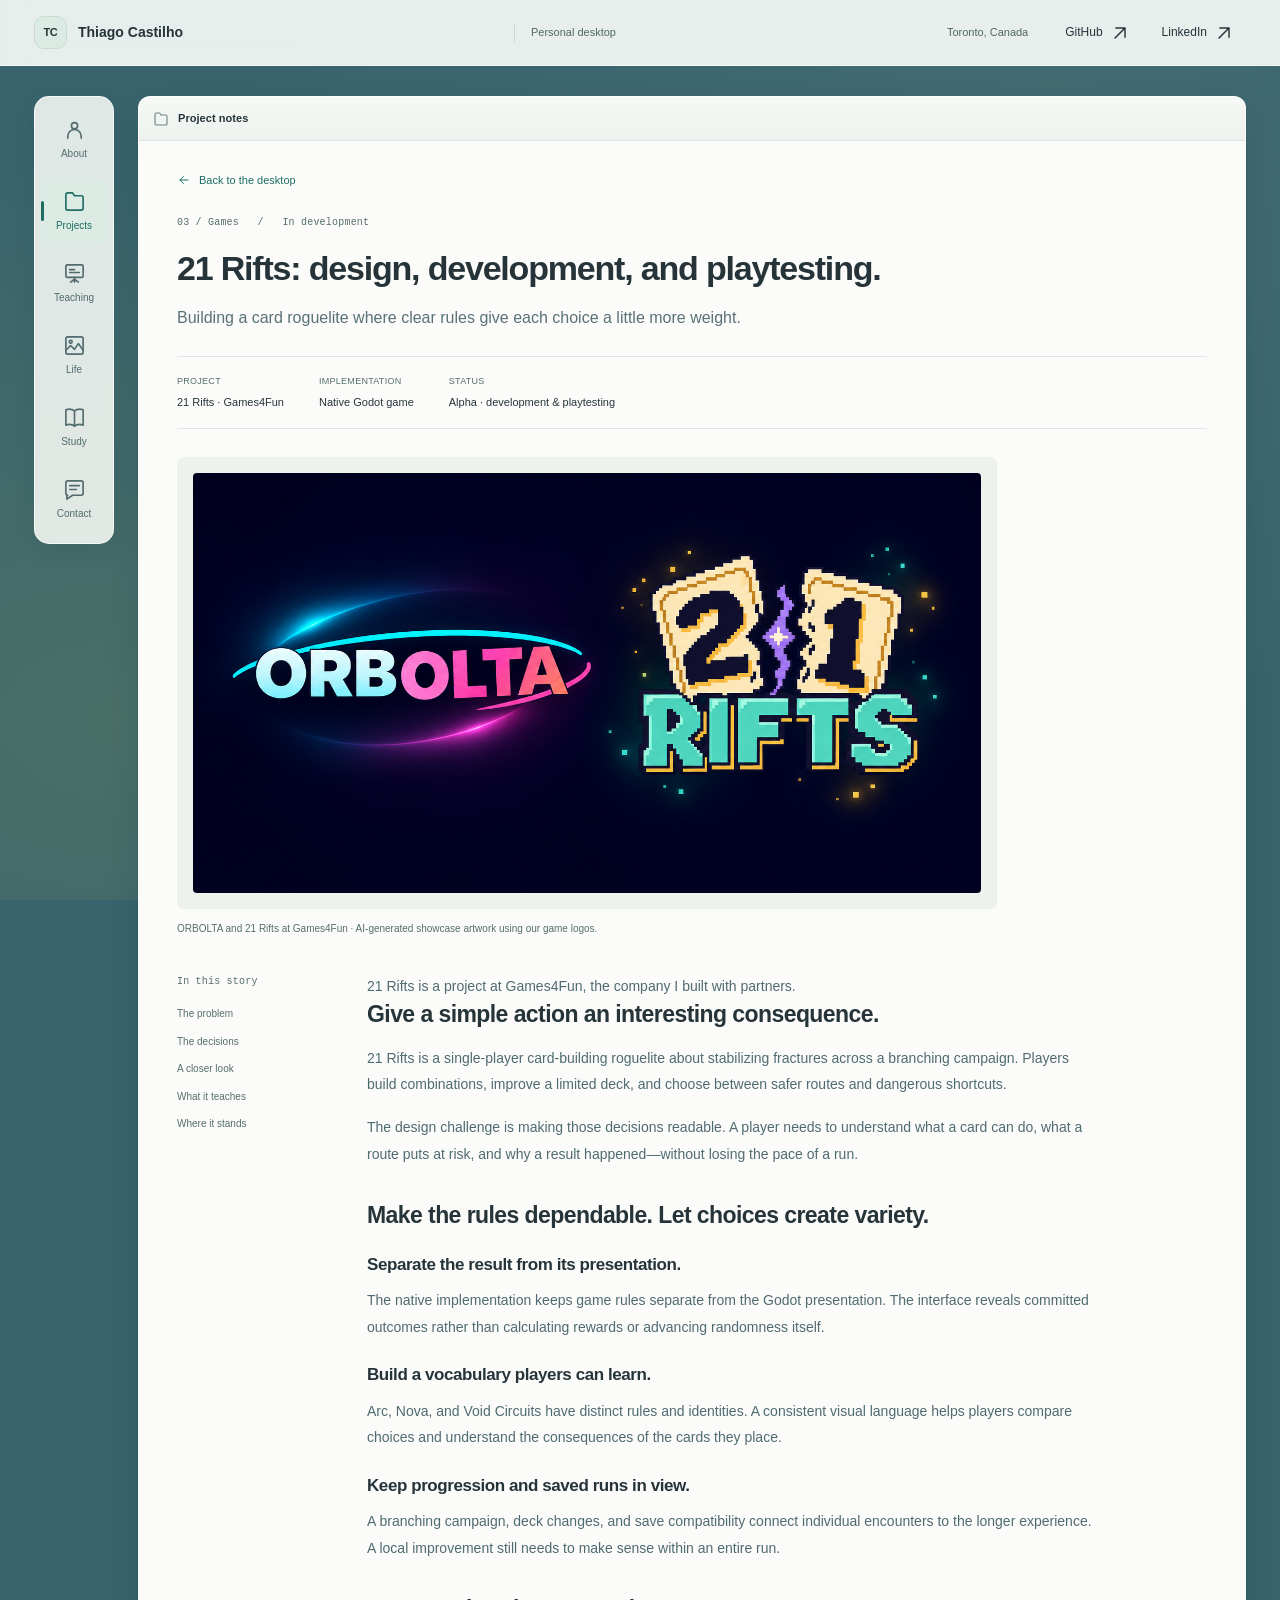
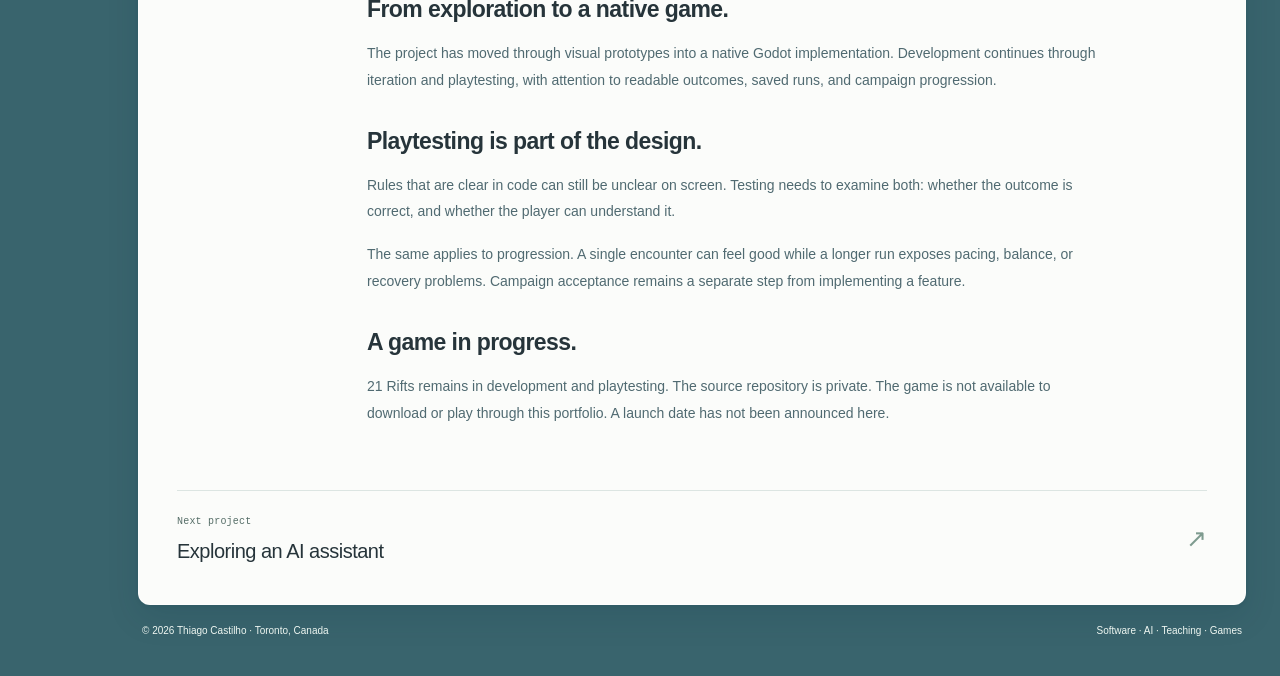
==== site/projects/21-rifts/index.html @ 9eed59c6 "Publish personal desktop portfolio" ====
<!doctype html>
<html lang="en"><head><meta charset="utf-8"><meta name="viewport" content="width=device-width,initial-scale=1"><meta name="description" content="Project notes by Thiago Castilho."><meta name="theme-color" content="#39646d"><title>21 Rifts: design, development, and playtesting. — Thiago Castilho</title><link rel="icon" type="image/svg+xml" href="../../assets/desktop-mark.svg"><link rel="stylesheet" href="../../assets/desktop.css"><script src="../../assets/desktop.js" defer></script></head><body><a class="skip-link" href="#main">Skip to content</a><header class="topbar"><a class="brand" href="../../index.html"><span class="brand-mark">TC</span><span class="brand-name">Thiago Castilho</span></a><span class="brand-note">Personal desktop</span><div class="top-actions"><span class="location">Toronto, Canada</span><button class="reset-button js-only" type="button" data-reset title="Restore all windows"><svg viewBox="0 0 24 24" aria-hidden="true"><path d="M3 10a9 9 0 1 1 2 8M3 4v6h6"/></svg><span class="reset-text">Reset windows</span></button><a class="top-link" aria-label="GitHub profile" href="https://github.com/tvcastilho"><span class="external-label">GitHub</span><svg viewBox="0 0 24 24" aria-hidden="true"><path d="M6 18 18 6H7m11 0v11"/></svg></a><a class="top-link" aria-label="LinkedIn profile" href="https://www.linkedin.com/in/thiagocastilho/"><span class="external-label">LinkedIn</span><svg viewBox="0 0 24 24" aria-hidden="true"><path d="M6 18 18 6H7m11 0v11"/></svg></a></div></header><div class="desktop-shell"><nav class="dock" aria-label="Explore the desktop"><a class="dock-link" href="../../index.html#about"><svg viewBox="0 0 24 24" aria-hidden="true"><circle cx="12" cy="8" r="3.2"/><path d="M5 21v-2a7 7 0 0 1 14 0v2"/></svg><span>About</span></a><a class="dock-link is-active" href="../../index.html#projects"><svg viewBox="0 0 24 24" aria-hidden="true"><path d="M3 7V5a2 2 0 0 1 2-2h5l2 3h7a2 2 0 0 1 2 2v11a2 2 0 0 1-2 2H5a2 2 0 0 1-2-2V7Z"/></svg><span>Projects</span></a><a class="dock-link" href="../../projects/teaching/index.html"><svg viewBox="0 0 24 24" aria-hidden="true"><rect x="3" y="3" width="18" height="13" rx="1.5"/><path d="M12 16v5m-4 0 4-3 4 3M7 8h5m-5 3h10"/></svg><span>Teaching</span></a><a class="dock-link" href="../../index.html#life"><svg viewBox="0 0 24 24" aria-hidden="true"><rect x="3" y="3" width="18" height="18" rx="2"/><circle cx="8" cy="8" r="1.5"/><path d="m3 17 5-5 4 4 4-6 5 7"/></svg><span>Life</span></a><a class="dock-link" href="../../index.html#study"><svg viewBox="0 0 24 24" aria-hidden="true"><path d="M12 5C8 2 3 4 3 4v16s5-2 9 1c4-3 9-1 9-1V4s-5-2-9 1Zm0 0v16"/></svg><span>Study</span></a><a class="dock-link" href="../../index.html#contact"><svg viewBox="0 0 24 24" aria-hidden="true"><path d="M5 3h14a2 2 0 0 1 2 2v11a2 2 0 0 1-2 2h-9l-6 4v-4H5a2 2 0 0 1-2-2V5a2 2 0 0 1 2-2Z"/><path d="M7 8h10M7 12h7"/></svg><span>Contact</span></a></nav><main class="article-workspace" id="main" tabindex="-1"><article class="window article-window"><header class="window-bar"><svg viewBox="0 0 24 24" aria-hidden="true"><path d="M3 7V5a2 2 0 0 1 2-2h5l2 3h7a2 2 0 0 1 2 2v11a2 2 0 0 1-2 2H5a2 2 0 0 1-2-2V7Z"/></svg><span class="window-title">Project notes</span></header><div class="article-body"><a class="back-link" href="../../index.html#projects"><svg viewBox="0 0 24 24" aria-hidden="true"><path d="M19 12H5m6-6-6 6 6 6"/></svg>Back to the desktop</a><header class="article-head"><p class="eyebrow">03 / Games &nbsp; / &nbsp; In development</p><h1>21 Rifts: design, development, and playtesting.</h1><p class="lead">Building a card roguelite where clear rules give each choice a little more weight.</p></header><dl class="project-facts"><div><dt>Project</dt><dd>21 Rifts · Games4Fun</dd></div><div><dt>Implementation</dt><dd>Native Godot game</dd></div><div><dt>Status</dt><dd>Alpha · development &amp; playtesting</dd></div></dl><figure class="article-figure concept-figure"><div class="image-stage"><img src="../../assets/concepts/games4fun-games.png" width="1536" height="1024" alt="Game showcase artwork featuring the ORBOLTA and 21 Rifts logos, without people."></div><figcaption>ORBOLTA and 21 Rifts at Games4Fun · AI-generated showcase artwork using our game logos.</figcaption></figure><div class="article-content"><aside class="article-aside"><p class="eyebrow">In this story</p><nav aria-label="On this page"><a href="#problem">The problem</a><a href="#decisions">The decisions</a><a href="#evidence">A closer look</a><a href="#learning">What it teaches</a><a href="#status">Where it stands</a></nav></aside><div class="prose">
<section id="problem"><p>21 Rifts is a project at Games4Fun, the company I built with partners.</p><h2>Give a simple action an interesting consequence.</h2><p>21 Rifts is a single-player card-building roguelite about stabilizing fractures across a branching campaign. Players build combinations, improve a limited deck, and choose between safer routes and dangerous shortcuts.</p><p>The design challenge is making those decisions readable. A player needs to understand what a card can do, what a route puts at risk, and why a result happened—without losing the pace of a run.</p></section>
<section id="decisions"><h2>Make the rules dependable. Let choices create variety.</h2><h3>Separate the result from its presentation.</h3><p>The native implementation keeps game rules separate from the Godot presentation. The interface reveals committed outcomes rather than calculating rewards or advancing randomness itself.</p><h3>Build a vocabulary players can learn.</h3><p>Arc, Nova, and Void Circuits have distinct rules and identities. A consistent visual language helps players compare choices and understand the consequences of the cards they place.</p><h3>Keep progression and saved runs in view.</h3><p>A branching campaign, deck changes, and save compatibility connect individual encounters to the longer experience. A local improvement still needs to make sense within an entire run.</p></section>
<section id="evidence"><h2>From exploration to a native game.</h2><p>The project has moved through visual prototypes into a native Godot implementation. Development continues through iteration and playtesting, with attention to readable outcomes, saved runs, and campaign progression.</p></section>
<section id="learning"><h2>Playtesting is part of the design.</h2><p>Rules that are clear in code can still be unclear on screen. Testing needs to examine both: whether the outcome is correct, and whether the player can understand it.</p><p>The same applies to progression. A single encounter can feel good while a longer run exposes pacing, balance, or recovery problems. Campaign acceptance remains a separate step from implementing a feature.</p></section>
<section id="status"><h2>A game in progress.</h2><p>21 Rifts remains in development and playtesting. The source repository is private. The game is not available to download or play through this portfolio. A launch date has not been announced here.</p></section></div></div><a class="story-next" href="../agentic-rag/index.html"><div><p class="eyebrow">Next project</p><h2>Exploring an AI assistant</h2></div><span class="arrow" aria-hidden="true">↗</span></a></div></article><footer class="desktop-footer"><span>© 2026 Thiago Castilho · Toronto, Canada</span><span>Software · AI · Teaching · Games</span></footer></main></div></body></html>
---- site/assets/desktop.css ----
*{box-sizing:border-box}body,h1,h2,h3,p,figure,dl,dd{margin:0}button,input{font:inherit}img,svg{display:block;max-width:100%}[hidden]{display:none!important}
:root{color-scheme:light;--ink:#26343a;--muted:#526862;--surface:#fbfcfa;--chrome:#f0f4f2;--line:#dce5e2;--accent:#1e6d63;--accent-soft:#e6f1ec;--desk:#39646d;--shadow:0 12px 32px #0a2f3e20,0 2px 4px #0a2f3e12;--sans:Inter,-apple-system,BlinkMacSystemFont,"Segoe UI",Arial,sans-serif;--mono:ui-monospace,"SFMono-Regular",Consolas,monospace}
html{scroll-behavior:smooth;scroll-padding-top:95px}body{font:14px/1.65 var(--sans);color:var(--ink);min-height:100vh;background:radial-gradient(ellipse at 82% 15%,#426b72 0,transparent 54%),radial-gradient(ellipse at 10% 80%,#4a6f67 0,transparent 55%),var(--desk);background-attachment:fixed;-webkit-font-smoothing:antialiased}
a{color:inherit;text-underline-offset:4px}button{color:inherit}a:focus-visible,button:focus-visible,summary:focus-visible{outline:3px solid #ad4b21;outline-offset:4px;border-radius:4px}::selection{background:#c9e3d8;color:#163d36}h1,h2,h3{line-height:1.25;letter-spacing:-.025em}p{text-wrap:pretty}svg{width:20px;height:20px;flex-shrink:0;fill:none;stroke:currentColor;stroke-width:1.7;stroke-linecap:round;stroke-linejoin:round}
.skip-link{position:fixed;left:20px;top:-100px;padding:10px 15px;background:var(--surface);z-index:100}.skip-link:focus{top:12px}
.topbar{position:sticky;top:0;z-index:30;min-height:66px;display:flex;align-items:center;justify-content:space-between;gap:25px;padding:12px 34px;background:#f4f8f6ee;border-bottom:1px solid #ffffffa6;backdrop-filter:blur(16px)}
.brand{display:flex;align-items:center;gap:11px;text-decoration:none;white-space:nowrap}.brand-mark{display:grid;place-items:center;width:33px;height:33px;background:#dceae4;border:1px solid #c9dbd2;border-radius:10px;font-size:11px;font-weight:700;letter-spacing:-.04em}.brand-name{font-size:14px;font-weight:650}.brand-note{font-size:11px;color:var(--muted);padding-left:16px;border-left:1px solid #cad8d3}.top-actions{display:flex;align-items:center;gap:8px}.top-link,.reset-button{display:flex;align-items:center;gap:7px;padding:8px 11px;border:1px solid transparent;border-radius:7px;text-decoration:none;font-size:12px;background:transparent}.top-link:hover,.reset-button:hover{background:#e4ece8}.reset-button{cursor:pointer}.reset-button svg{width:15px;height:15px}.location{font-size:11px;color:var(--muted);margin-right:17px}.js-only{display:none}.js .js-only{display:flex}
.desktop-shell{display:grid;grid-template-columns:80px minmax(0,1fr);gap:24px;width:min(1290px,calc(100% - 68px));margin:30px auto 18px;align-items:start}.dock{position:sticky;top:94px;padding:9px 6px;display:grid;gap:4px;background:#f1f6f1e8;border:1px solid #ffffffb0;border-radius:15px;box-shadow:0 5px 22px #16383c19;backdrop-filter:blur(16px)}
.dock-link{display:flex;flex-direction:column;align-items:center;justify-content:center;gap:5px;min-height:68px;text-decoration:none;font-size:10px;color:#526b6e;border-radius:9px;position:relative}.dock-link svg{width:23px;height:23px}.dock-link:hover{background:#e0ebe6;color:#254e46}.dock-link.is-active{color:var(--accent);background:#dcebe4}.dock-link.is-active::before{content:"";position:absolute;left:0;top:23px;width:3px;height:20px;background:var(--accent);border-radius:3px}
.desktop-label{grid-column:1/-1;display:flex;justify-content:space-between;align-items:center;color:#e5f0ec;font-size:11px;letter-spacing:.01em;padding:0 2px 1px}.desktop-label span:last-child{color:#eef6f1;font-size:10px}.workspace{display:grid;grid-template-columns:minmax(0,1.45fr) minmax(0,1fr);gap:20px;align-items:start;min-width:0}.window{background:var(--surface);border:1px solid #ffffffbd;border-radius:12px;box-shadow:var(--shadow);min-width:0;overflow:hidden;scroll-margin-top:100px}.window.is-active{box-shadow:0 12px 35px #092e3b30,0 0 0 2px #a6d3bf70}.window-bar{display:flex;align-items:center;gap:9px;min-height:44px;padding:9px 14px;background:linear-gradient(#f6f9f6,#edf2ee);border-bottom:1px solid var(--line)}.window-bar>svg{width:16px;height:16px;color:#6c8582}.window-title{font-size:11px;font-weight:550;letter-spacing:.005em}.window-controls{display:none;margin-left:auto;align-items:center;gap:3px}.js .window-controls{display:flex}.window-control{display:grid;place-items:center;width:27px;height:25px;background:transparent;border:0;border-radius:5px;cursor:pointer;color:#6d7c7a}.window-control:hover{background:#dfe8e1;color:#243d34}.window-control[data-action=close]:hover{background:#f5e0da;color:#94412d}.window-control svg{width:13px;height:13px}.window-body{padding:25px}.about-window{grid-column:1;grid-row:2}.context-window{grid-column:2;grid-row:2 / span 2}.projects-window{grid-column:1;grid-row:3}.study-window{grid-column:1;grid-row:4}.life-window{grid-column:2;grid-row:4 / span 2}.contact-window{grid-column:1;grid-row:5}.hello{font-size:31px;font-weight:600;margin-bottom:20px}.about-copy{font-size:14px;line-height:1.8;margin-bottom:16px;color:#4c6268;max-width:510px}.about-copy strong{color:#2e474a;font-weight:550}.study-strip{display:flex;gap:10px;align-items:start;background:#eaf2ec;border:1px solid #dbe7dd;border-radius:7px;padding:12px 13px;margin-top:21px}.study-strip svg{width:17px;height:17px;margin-top:3px;color:#48705d}.study-strip p{font-size:11px;line-height:1.7;color:#4f6c61}.study-strip strong{display:block;font-weight:600;color:#345245}.about-actions{display:flex;gap:12px;flex-wrap:wrap;margin-top:20px}.small-link{font-size:11px;text-decoration:none;color:var(--accent);display:inline-flex;align-items:center;gap:6px}.small-link svg{width:13px;height:13px}.small-link:hover{text-decoration:underline}.about-context{margin-top:20px;border-top:1px solid var(--line);padding-top:12px;font-size:11px;color:var(--muted)}.about-context summary{cursor:pointer}.about-context p{margin-top:10px;line-height:1.7}
.window-section-title{font-size:16px;font-weight:600;margin-bottom:16px}.tabs{display:flex;gap:3px;padding:4px;background:#eaf0ec;border-radius:8px;margin-bottom:17px}.tab-button{flex:1;min-height:33px;border:0;background:transparent;border-radius:5px;font-size:10px;color:#52686b;cursor:pointer;padding:7px 8px;white-space:nowrap}.tab-button[aria-selected=true],.tab-button[aria-pressed=true]{color:#284b3f;background:#fff;box-shadow:0 1px 4px #153e3015}.concept-image{width:100%;height:auto;aspect-ratio:3/2;object-fit:cover;background:#e1e9e4;border-radius:6px}.concept-caption{font-size:10px;line-height:1.6;color:var(--muted);margin-top:10px}.concept-caption strong{display:block;color:#3f595b;font-size:11px;font-weight:550;margin-bottom:3px}.concept-note{padding-top:13px;margin-top:15px;border-top:1px solid var(--line);font-size:10px;line-height:1.7;color:#566e68}.context-window .window-body{padding:20px}
.project-entry{display:grid;grid-template-columns:35px minmax(0,1fr) 18px;align-items:center;gap:11px;padding:14px 0;text-decoration:none;border-bottom:1px solid var(--line)}.project-entry:last-child{border-bottom:0;padding-bottom:0}.project-entry:first-of-type{padding-top:0}.project-entry:hover .project-name{color:var(--accent)}.project-icon{display:grid;place-items:center;width:33px;height:35px;border:1px solid #dce6df;border-radius:8px;background:#edf3ee;color:#617a70}.project-icon svg{width:17px;height:17px}.project-name{font-size:12px;font-weight:600}.project-description{font-size:10px;color:var(--muted);line-height:1.7;margin-top:3px}.project-meta{font:9px/1.6 var(--mono);color:#64776d;margin-top:5px}.project-entry>svg{width:14px;height:14px;color:#8a9e9a}
.study-degree{font-size:15px;line-height:1.4;font-weight:550;margin-bottom:12px;max-width:450px}.study-description{font-size:12px;color:#60767c;margin-bottom:13px;line-height:1.75}.label{font:9px/1.7 var(--mono);letter-spacing:.04em;text-transform:uppercase;color:#566e68}.status{font-size:10px;padding:3px 8px;border-radius:4px;color:#457057;background:#edf4e9;display:inline-block;margin-left:8px}.technology-list{display:grid;grid-template-columns:72px minmax(0,1fr);gap:8px 15px;border-top:1px solid var(--line);padding-top:15px;margin-top:18px}.technology-list dt{font-size:10px;color:#566e68}.technology-list dd{font-size:10px;color:#4c676a;line-height:1.7}.life-image{width:100%;height:auto;aspect-ratio:5/4;object-fit:cover;object-position:50% 71%;border-radius:6px;background:#dce5df}.life-caption{margin-top:11px;font-size:11px;color:#526c6d}.life-caption small{display:block;margin-top:5px;font-size:10px;color:#566e68}.life-full{display:inline-block;font-size:10px;margin-top:12px;color:var(--accent)}.contact-copy{font-size:12px;line-height:1.8;color:#60767b;margin-bottom:15px}.contact-actions{display:flex;gap:10px;flex-wrap:wrap}.contact-button{display:flex;align-items:center;justify-content:center;gap:8px;min-height:36px;padding:8px 13px;border:1px solid #ccdcd2;border-radius:6px;font-size:11px;text-decoration:none;background:#edf5ee;color:#3c6453}.contact-button:hover{background:#dfeee3}.contact-button svg{width:14px;height:14px}.desktop-footer{padding:18px 4px;color:#eef6f1;font-size:10px;grid-column:1/-1;display:flex;justify-content:space-between;gap:20px}.desktop-footer a{color:inherit}.notice{font-size:11px;line-height:1.8;color:#5f7478}.muted{color:var(--muted)}
.window-zoom{border:0;padding:0;background:transparent;width:min(1000px,calc(100% - 64px));max-height:calc(100dvh - 80px);overflow:visible;border-radius:12px;box-shadow:0 20px 100px #071d3290}.window-zoom::backdrop{background:#102c4080;backdrop-filter:blur(7px)}.window-zoom .window{margin:0;max-height:calc(100dvh - 80px);overflow-y:auto}.window-zoom .window-bar{position:sticky;top:0;z-index:5}.window-zoom .concept-image{max-height:65vh;object-fit:contain;background:#e8efea}.window-zoom .life-image{max-height:65vh;object-fit:contain;background:#e8efea}.window-zoom .window-body{padding:30px}
.article-workspace{display:block}.article-window{max-width:1110px}.article-body{padding:30px 38px 40px}.back-link{display:inline-flex;align-items:center;gap:8px;color:var(--accent);font-size:11px;text-decoration:none;margin-bottom:25px}.back-link svg{width:14px;height:14px}.article-head{max-width:820px;margin-bottom:24px}.eyebrow{font:10px/1.8 var(--mono);color:#566e68;letter-spacing:.02em}.article-head h1{font-size:34px;line-height:1.18;letter-spacing:-.035em;font-weight:600;margin:16px 0}.lead{font-size:16px;line-height:1.7;color:#597177;max-width:760px}.project-facts{display:flex;flex-wrap:wrap;gap:17px 35px;padding:17px 0;border-block:1px solid var(--line);margin:25px 0}.project-facts dt{font-size:9px;color:#566e68;text-transform:uppercase;letter-spacing:.03em}.project-facts dd{font-size:11px;margin-top:4px}.article-figure{margin:28px 0}.article-figure .image-stage{background:#edf2ed;padding:16px;border-radius:7px}.article-figure img{width:100%;height:auto;border-radius:4px}.article-figure.concept-figure{max-width:820px}.article-figure.concept-figure img{max-height:420px;object-fit:cover;aspect-ratio:3/2}.article-figure figcaption{font-size:10px;line-height:1.8;color:#566e68;margin-top:11px}.article-content{display:grid;grid-template-columns:150px minmax(0,730px);gap:40px;margin-top:35px}.article-aside{font-size:10px;color:#566e68}.article-aside nav{display:grid;gap:11px;margin-top:15px}.article-aside a{text-decoration:none}.article-aside a:hover{color:var(--accent);text-decoration:underline}.prose section{margin-bottom:34px}.prose h2{font-size:23px;font-weight:600;margin-bottom:16px}.prose h3{font-size:17px;font-weight:600;margin:24px 0 12px}.prose p,.prose li{font-size:14px;line-height:1.9;color:#506a71}.prose p+p{margin-top:16px}.prose a{color:var(--accent)}.prose li{margin-block:12px}.prose ul,.prose ol{padding-left:23px}.prose code{font:.85em var(--mono)}.source-note{background:#edf3ed;border-left:3px solid #91b59f;padding:17px 20px;margin:24px 0;border-radius:0 5px 5px 0}.source-note p{font-size:11px}.prose details{border-block:1px solid var(--line);padding:15px 0}.prose summary{font-size:12px;cursor:pointer}.prose pre{overflow:auto;background:#e9f0eb;padding:18px;font:11px/1.9 var(--mono);margin-top:17px}.course-list{display:grid;margin:20px 0}.course-list a{display:flex;justify-content:space-between;gap:20px;border-bottom:1px solid var(--line);padding:16px 0;text-decoration:none;font-size:12px}.course-list small{display:block;font-size:10px;line-height:1.8;color:#566e68;margin-top:5px}.story-next{display:flex;justify-content:space-between;align-items:center;gap:25px;border-top:1px solid var(--line);padding-top:22px;margin-top:30px;text-decoration:none}.story-next h2{font-size:20px;font-weight:500;margin-top:8px}.story-next .arrow{font-size:25px;color:#7e9b8f}
@media(min-width:1500px){.desktop-shell{margin-top:40px}}
@media(max-width:1100px){.topbar{padding-inline:24px}.brand-note{display:none}.desktop-shell{width:calc(100% - 44px);grid-template-columns:70px minmax(0,1fr);gap:18px}.workspace{grid-template-columns:minmax(0,1.3fr) minmax(0,1fr);gap:16px}.window-body{padding:21px}.about-copy{font-size:13px}.context-window .window-body{padding:17px}.hello{font-size:28px}.article-body{padding:28px}.article-content{gap:28px;grid-template-columns:135px minmax(0,1fr)}.location{display:none}}
@media(max-width:850px){.desktop-shell{grid-template-columns:minmax(0,1fr);gap:15px;margin-top:20px}.dock{position:sticky;top:77px;z-index:20;display:flex;justify-content:space-between;gap:4px;padding:5px 7px;border-radius:11px}.dock-link{flex:1;min-height:52px;gap:3px;font-size:9px}.dock-link svg{width:19px;height:19px}.dock-link.is-active::before{display:none}.workspace{grid-template-columns:minmax(0,1.3fr) minmax(0,1fr)}.desktop-label{font-size:10px}.desktop-label span:last-child{font-size:9px}.hello{font-size:27px}.window-controls{gap:0}.window-control{width:24px}.window-bar{padding-inline:11px;gap:7px}.window-title{font-size:10px}.context-window .window-body{padding:14px}.tab-button{font-size:9px;padding-inline:5px}.window-body{padding:20px}.concept-note{font-size:9px}.article-head h1{font-size:30px}}
@media(max-width:650px){html{scroll-padding-top:150px}.topbar{padding:10px 16px;gap:15px;min-height:62px}.brand-name{font-size:13px}.brand-mark{width:31px;height:31px}.top-link{font-size:11px;padding:7px 6px}.top-link svg{width:16px;height:16px}.reset-button{padding:7px 6px}.reset-button .reset-text{display:none}.desktop-shell{width:calc(100% - 24px);margin-top:15px}.dock{top:73px}.workspace{display:flex;flex-direction:column;gap:16px}.desktop-label{width:100%;padding:0 3px;gap:20px;line-height:1.7}.desktop-label span:last-child{text-align:right}.window{width:100%;border-radius:10px;scroll-margin-top:150px}.about-window{order:1}.context-window{order:2}.projects-window{order:3}.life-window{order:4}.study-window{order:5}.contact-window{order:6}.desktop-footer{order:7;width:100%;flex-wrap:wrap;font-size:9px;gap:12px}.window-bar{min-height:43px;padding:9px 13px}.window-title{font-size:11px}.window-control{width:28px;height:27px}.window-body,.context-window .window-body{padding:22px}.hello{font-size:29px;margin-bottom:18px}.about-copy{font-size:14px}.tab-button{font-size:11px;min-height:35px}.concept-caption{font-size:10px}.concept-note{font-size:10px}.project-name{font-size:13px}.project-description{font-size:11px}.project-meta{font-size:9px}.study-description{font-size:12px}.life-caption{font-size:12px}.contact-copy{font-size:13px}.contact-button{font-size:12px;min-height:40px}.window-zoom{width:calc(100% - 24px);max-height:calc(100dvh - 40px)}.window-zoom .window{max-height:calc(100dvh - 40px)}.window-zoom .window-body{padding:22px}.article-body{padding:24px 21px}.article-head h1{font-size:29px}.lead{font-size:15px}.article-content{grid-template-columns:minmax(0,1fr);gap:25px}.article-aside{border-bottom:1px solid var(--line);padding-bottom:18px}.article-aside nav{display:flex;flex-wrap:wrap;gap:10px 20px;margin-top:10px}.prose p,.prose li{font-size:14px}.prose h2{font-size:22px}.article-figure .image-stage{padding:8px}.article-figure figcaption{font-size:10px}}
@media(max-width:380px){.topbar{gap:8px;padding-inline:13px}.brand{gap:8px}.top-actions{gap:3px}.top-link{padding-inline:4px}.top-link .external-label{display:none}.dock-link{font-size:8px}.window-body,.context-window .window-body{padding:19px}.technology-list{grid-template-columns:61px minmax(0,1fr);gap:8px 10px}.article-head h1{font-size:26px}}
@media(prefers-reduced-motion:reduce){html{scroll-behavior:auto}*,*::before,*::after{animation:none!important;transition:none!important}}
@media print{body{background:white}.topbar{position:static;background:white}.top-actions,.dock,.window-controls,.desktop-label,.desktop-footer{display:none!important}.desktop-shell,.workspace{display:block;width:100%;margin:0}.window{box-shadow:none;border:1px solid #ddd;margin-bottom:20px;break-inside:avoid}.window[hidden]{display:block!important}.article-content{display:block}.article-aside{display:none}.window-body[hidden]{display:block!important}}

.window-column{display:flex;flex-direction:column;gap:20px;min-width:0}.window-title{min-width:0;overflow:hidden;text-overflow:ellipsis;white-space:nowrap}.tabs{display:none}.js .tabs{display:flex}@media(max-width:1100px){.window-column{gap:16px}}@media(max-width:650px){.window-column{display:contents}}@media(pointer:coarse){.window-control{width:36px;height:36px}.window-bar{min-height:54px}}

.education-history { margin-top: 1.6rem; }
.education-history h3 { font-size: .95rem; margin-bottom: .9rem; }
.education-history ul { list-style: none; margin: 0; padding: 0; }
.education-history li { margin: 0 0 1rem; font-size: .88rem; line-height: 1.5; }
.education-history strong, .education-history span { display: block; }
.education-history span { color: var(--muted, #526862); margin-top: .2rem; }
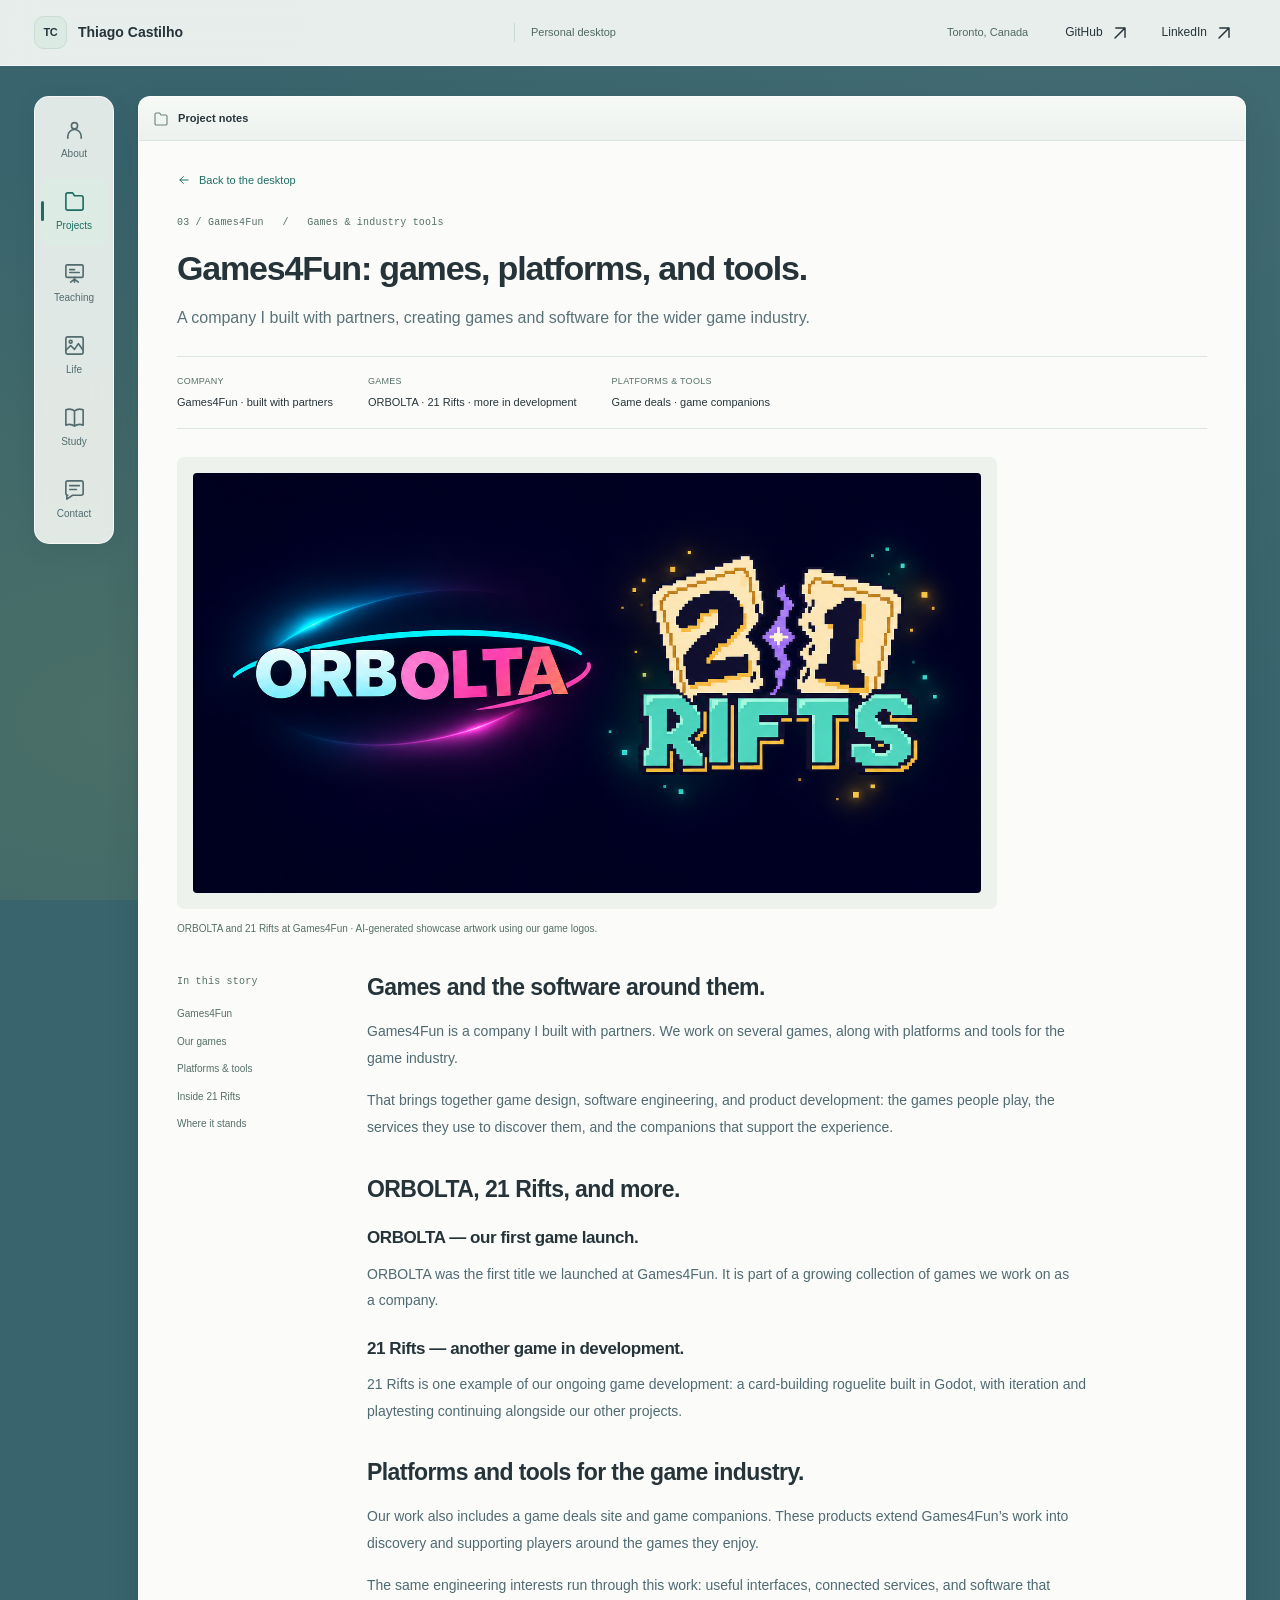
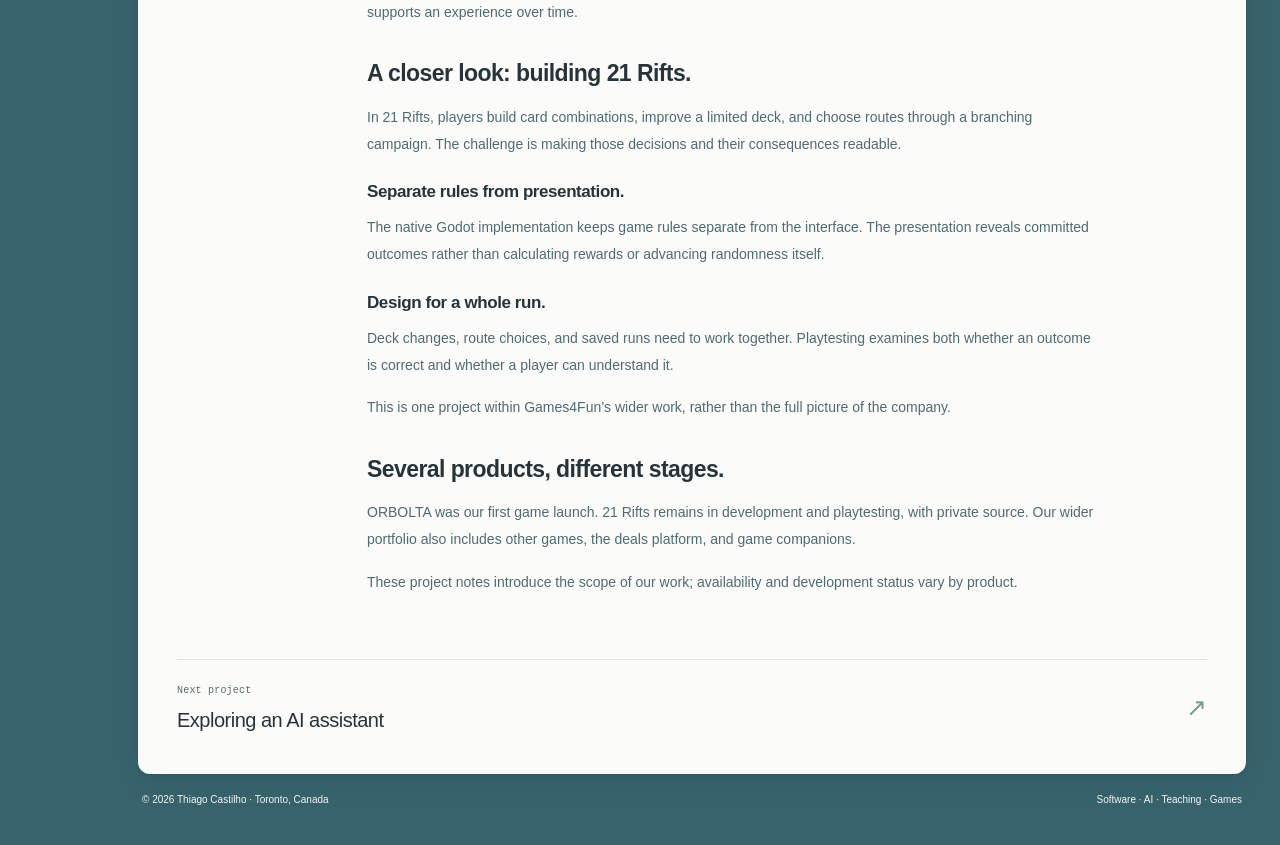
==== commit 67b965da: "Present Games4Fun games, platforms, and industry tools" ====
--- a/site/projects/21-rifts/index.html
+++ b/site/projects/21-rifts/index.html
@@ -1,7 +1 @@
-<!doctype html>
-<html lang="en"><head><meta charset="utf-8"><meta name="viewport" content="width=device-width,initial-scale=1"><meta name="description" content="Project notes by Thiago Castilho."><meta name="theme-color" content="#39646d"><title>21 Rifts: design, development, and playtesting. — Thiago Castilho</title><link rel="icon" type="image/svg+xml" href="../../assets/desktop-mark.svg"><link rel="stylesheet" href="../../assets/desktop.css"><script src="../../assets/desktop.js" defer></script></head><body><a class="skip-link" href="#main">Skip to content</a><header class="topbar"><a class="brand" href="../../index.html"><span class="brand-mark">TC</span><span class="brand-name">Thiago Castilho</span></a><span class="brand-note">Personal desktop</span><div class="top-actions"><span class="location">Toronto, Canada</span><button class="reset-button js-only" type="button" data-reset title="Restore all windows"><svg viewBox="0 0 24 24" aria-hidden="true"><path d="M3 10a9 9 0 1 1 2 8M3 4v6h6"/></svg><span class="reset-text">Reset windows</span></button><a class="top-link" aria-label="GitHub profile" href="https://github.com/tvcastilho"><span class="external-label">GitHub</span><svg viewBox="0 0 24 24" aria-hidden="true"><path d="M6 18 18 6H7m11 0v11"/></svg></a><a class="top-link" aria-label="LinkedIn profile" href="https://www.linkedin.com/in/thiagocastilho/"><span class="external-label">LinkedIn</span><svg viewBox="0 0 24 24" aria-hidden="true"><path d="M6 18 18 6H7m11 0v11"/></svg></a></div></header><div class="desktop-shell"><nav class="dock" aria-label="Explore the desktop"><a class="dock-link" href="../../index.html#about"><svg viewBox="0 0 24 24" aria-hidden="true"><circle cx="12" cy="8" r="3.2"/><path d="M5 21v-2a7 7 0 0 1 14 0v2"/></svg><span>About</span></a><a class="dock-link is-active" href="../../index.html#projects"><svg viewBox="0 0 24 24" aria-hidden="true"><path d="M3 7V5a2 2 0 0 1 2-2h5l2 3h7a2 2 0 0 1 2 2v11a2 2 0 0 1-2 2H5a2 2 0 0 1-2-2V7Z"/></svg><span>Projects</span></a><a class="dock-link" href="../../projects/teaching/index.html"><svg viewBox="0 0 24 24" aria-hidden="true"><rect x="3" y="3" width="18" height="13" rx="1.5"/><path d="M12 16v5m-4 0 4-3 4 3M7 8h5m-5 3h10"/></svg><span>Teaching</span></a><a class="dock-link" href="../../index.html#life"><svg viewBox="0 0 24 24" aria-hidden="true"><rect x="3" y="3" width="18" height="18" rx="2"/><circle cx="8" cy="8" r="1.5"/><path d="m3 17 5-5 4 4 4-6 5 7"/></svg><span>Life</span></a><a class="dock-link" href="../../index.html#study"><svg viewBox="0 0 24 24" aria-hidden="true"><path d="M12 5C8 2 3 4 3 4v16s5-2 9 1c4-3 9-1 9-1V4s-5-2-9 1Zm0 0v16"/></svg><span>Study</span></a><a class="dock-link" href="../../index.html#contact"><svg viewBox="0 0 24 24" aria-hidden="true"><path d="M5 3h14a2 2 0 0 1 2 2v11a2 2 0 0 1-2 2h-9l-6 4v-4H5a2 2 0 0 1-2-2V5a2 2 0 0 1 2-2Z"/><path d="M7 8h10M7 12h7"/></svg><span>Contact</span></a></nav><main class="article-workspace" id="main" tabindex="-1"><article class="window article-window"><header class="window-bar"><svg viewBox="0 0 24 24" aria-hidden="true"><path d="M3 7V5a2 2 0 0 1 2-2h5l2 3h7a2 2 0 0 1 2 2v11a2 2 0 0 1-2 2H5a2 2 0 0 1-2-2V7Z"/></svg><span class="window-title">Project notes</span></header><div class="article-body"><a class="back-link" href="../../index.html#projects"><svg viewBox="0 0 24 24" aria-hidden="true"><path d="M19 12H5m6-6-6 6 6 6"/></svg>Back to the desktop</a><header class="article-head"><p class="eyebrow">03 / Games &nbsp; / &nbsp; In development</p><h1>21 Rifts: design, development, and playtesting.</h1><p class="lead">Building a card roguelite where clear rules give each choice a little more weight.</p></header><dl class="project-facts"><div><dt>Project</dt><dd>21 Rifts · Games4Fun</dd></div><div><dt>Implementation</dt><dd>Native Godot game</dd></div><div><dt>Status</dt><dd>Alpha · development &amp; playtesting</dd></div></dl><figure class="article-figure concept-figure"><div class="image-stage"><img src="../../assets/concepts/games4fun-games.png" width="1536" height="1024" alt="Game showcase artwork featuring the ORBOLTA and 21 Rifts logos, without people."></div><figcaption>ORBOLTA and 21 Rifts at Games4Fun · AI-generated showcase artwork using our game logos.</figcaption></figure><div class="article-content"><aside class="article-aside"><p class="eyebrow">In this story</p><nav aria-label="On this page"><a href="#problem">The problem</a><a href="#decisions">The decisions</a><a href="#evidence">A closer look</a><a href="#learning">What it teaches</a><a href="#status">Where it stands</a></nav></aside><div class="prose">
-<section id="problem"><p>21 Rifts is a project at Games4Fun, the company I built with partners.</p><h2>Give a simple action an interesting consequence.</h2><p>21 Rifts is a single-player card-building roguelite about stabilizing fractures across a branching campaign. Players build combinations, improve a limited deck, and choose between safer routes and dangerous shortcuts.</p><p>The design challenge is making those decisions readable. A player needs to understand what a card can do, what a route puts at risk, and why a result happened—without losing the pace of a run.</p></section>
-<section id="decisions"><h2>Make the rules dependable. Let choices create variety.</h2><h3>Separate the result from its presentation.</h3><p>The native implementation keeps game rules separate from the Godot presentation. The interface reveals committed outcomes rather than calculating rewards or advancing randomness itself.</p><h3>Build a vocabulary players can learn.</h3><p>Arc, Nova, and Void Circuits have distinct rules and identities. A consistent visual language helps players compare choices and understand the consequences of the cards they place.</p><h3>Keep progression and saved runs in view.</h3><p>A branching campaign, deck changes, and save compatibility connect individual encounters to the longer experience. A local improvement still needs to make sense within an entire run.</p></section>
-<section id="evidence"><h2>From exploration to a native game.</h2><p>The project has moved through visual prototypes into a native Godot implementation. Development continues through iteration and playtesting, with attention to readable outcomes, saved runs, and campaign progression.</p></section>
-<section id="learning"><h2>Playtesting is part of the design.</h2><p>Rules that are clear in code can still be unclear on screen. Testing needs to examine both: whether the outcome is correct, and whether the player can understand it.</p><p>The same applies to progression. A single encounter can feel good while a longer run exposes pacing, balance, or recovery problems. Campaign acceptance remains a separate step from implementing a feature.</p></section>
-<section id="status"><h2>A game in progress.</h2><p>21 Rifts remains in development and playtesting. The source repository is private. The game is not available to download or play through this portfolio. A launch date has not been announced here.</p></section></div></div><a class="story-next" href="../agentic-rag/index.html"><div><p class="eyebrow">Next project</p><h2>Exploring an AI assistant</h2></div><span class="arrow" aria-hidden="true">↗</span></a></div></article><footer class="desktop-footer"><span>© 2026 Thiago Castilho · Toronto, Canada</span><span>Software · AI · Teaching · Games</span></footer></main></div></body></html>+<!doctype html><html lang="en"><head><meta charset="utf-8"><meta name="viewport" content="width=device-width,initial-scale=1"><meta http-equiv="refresh" content="0;url=../games4fun/index.html#21-rifts"><link rel="canonical" href="https://tvcastilho.github.io/projects/games4fun/"><title>21 Rifts at Games4Fun — Thiago Castilho</title></head><body><main><h1>21 Rifts at Games4Fun</h1><p><a href="../games4fun/index.html#21-rifts">Read about 21 Rifts and our wider work at Games4Fun.</a></p></main></body></html>
